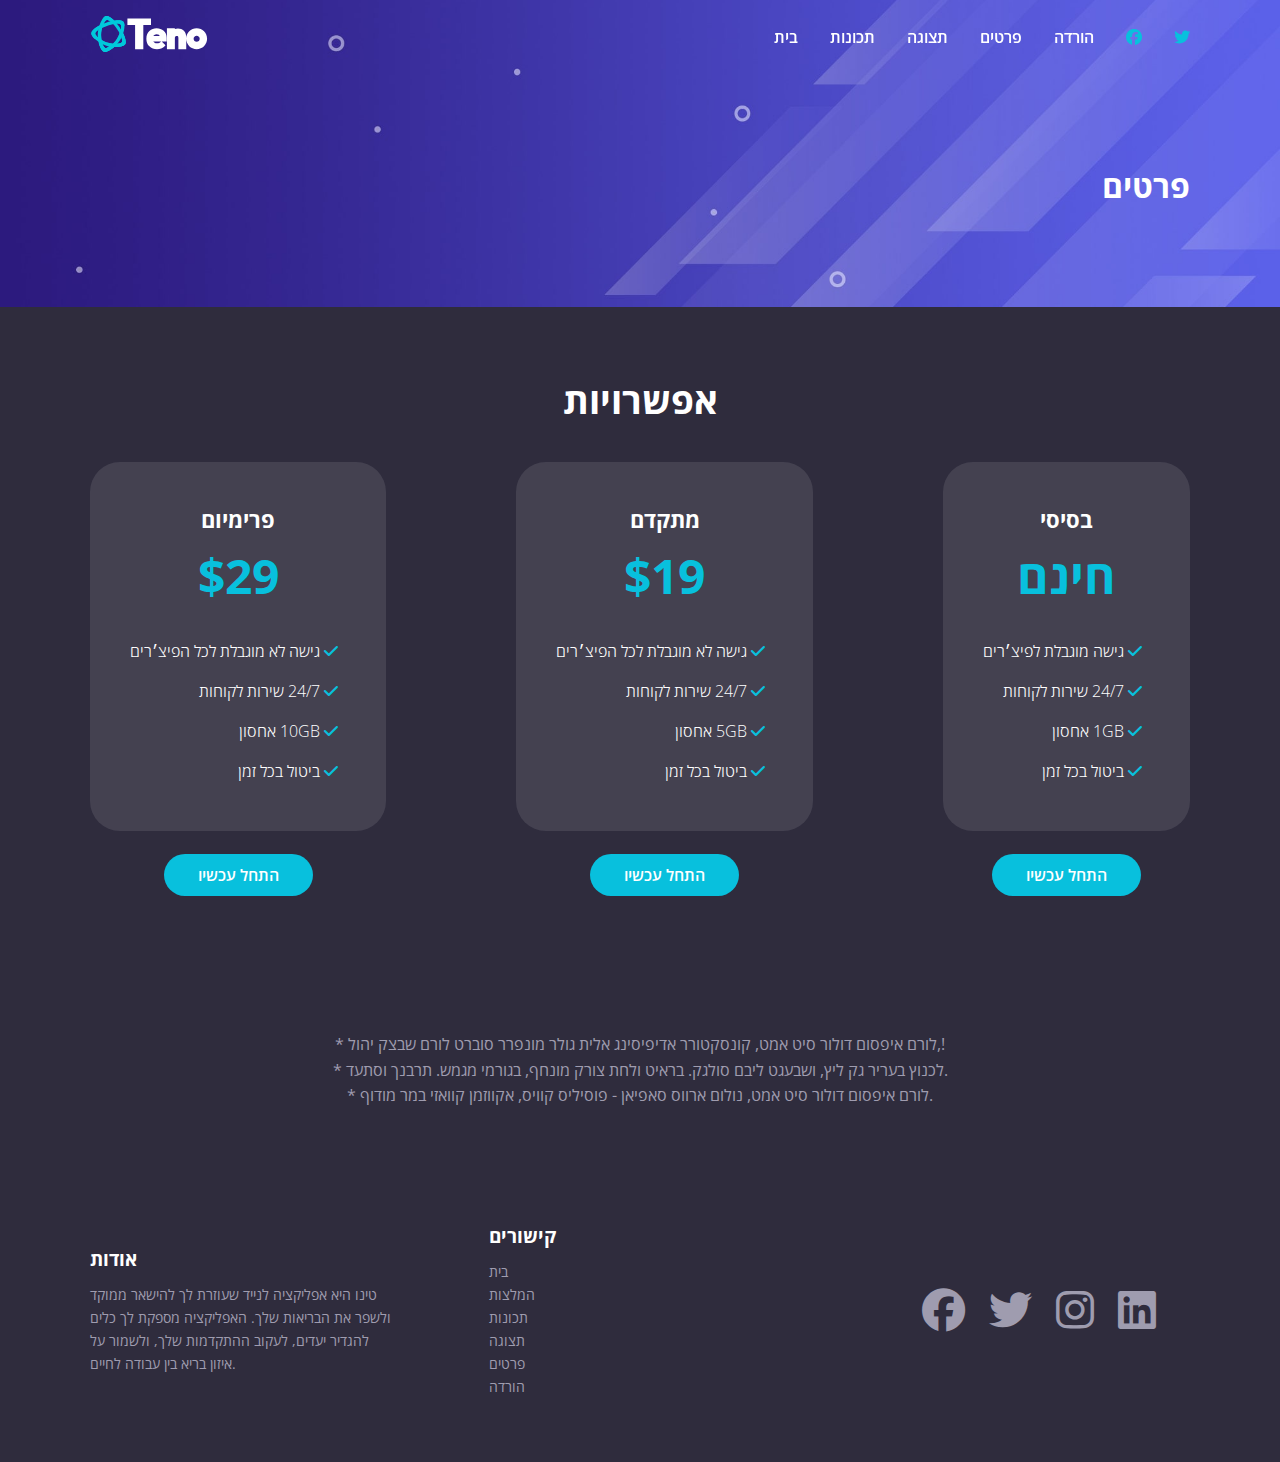
==== details.html @ a6d526af "first commit" ====
<!DOCTYPE html>
<html lang="en">
<head>
  <meta charset="UTF-8">
  <meta name="viewport" content="width=device-width, initial-scale=1.0">
  <link rel="stylesheet" href="./css/style.css">
  <link rel="icon" href="./images/favicon.png">
  <link rel="stylesheet" href="https://cdnjs.cloudflare.com/ajax/libs/font-awesome/6.7.2/css/all.min.css" integrity="sha512-Evv84Mr4kqVGRNSgIGL/F/aIDqQb7xQ2vcrdIwxfjThSH8CSR7PBEakCr51Ck+w+/U6swU2Im1vVX0SVk9ABhg==" crossorigin="anonymous" referrerpolicy="no-referrer" />
  <link rel="preconnect" href="https://fonts.googleapis.com">
<link rel="preconnect" href="https://fonts.gstatic.com" crossorigin>
<link href="https://fonts.googleapis.com/css2?family=Open+Sans:ital,wght@0,300..800;1,300..800&display=swap" rel="stylesheet">
  <title>Teno App | Health & Productivity</title>
</head>
<body>
  <navbar class="navbar">
    <div class="navbar__container">
      <div class="navbar__logo">
        <img src="./images/logo.svg" alt="Teno">
      </div>
      <div class="navbar__menu">
        <ul class="navbar__menu-list">
          <li class="navbar__menu-item">
            <a href="/index.html" class="navbar__menu-link">בית</a>
          </li>
          <li class="navbar__menu-item">
            <a href="#features" class="navbar__menu-link">תכונות</a>
          </li>
          <li class="navbar__menu-item">
            <a href="#preview" class="navbar__menu-link">תצוגה</a>
          </li>
          <li class="navbar__menu-item">
            <a href="#details" class="navbar__menu-link">פרטים</a>
          </li>
          <li class="navbar__menu-item">
            <a href="#download" class="navbar__menu-link">הורדה</a>
          </li>
          <li class="navbar__menu-item">
            <a href="#" class="navbar__menu-link--primary">
              <i class="fa-brands fa-facebook"></i>
            </a>
          </li>
          <li class="navbar__menu-item">
            <a href="#" class="navbar__menu-link--primary">
              <i class="fa-brands fa-twitter"></i>
            </a>
          </li>
        </ul>
      </div>

      <!-- Mobile Menu & Hamburger Icon -->
       <div class="navbar__mobile-menu">
        <div class="navbar__mobile-menu-toggle">
          <i class="fas fa-bars fa-2x"></i>
        </div>
        <!-- Mobile Menu Items -->
         <div class="navbar__mobile-menu-items">
          <ul class="navbar__mobile-menu-list">
            <li class="navbar__mobile-menu-item">
              <a href="/index.html" class="navbar__mobile-menu-link">בית</a>
            </li>
            <li class="navbar__mobile-menu-item">
              <a href="#features" class="navbar__mobile-menu-link">תכונות</a>
            </li>
            <li class="navbar__mobile-menu-item">
              <a href="#preview" class="navbar__mobile-menu-link">תצוגה</a>
            </li>
            <li class="navbar__mobile-menu-item">
              <a href="#details" class="navbar__mobile-menu-link">פרטים</a>
            </li>
            <li class="navbar__mobile-menu-item">
              <a href="#download" class="navbar__mobile-menu-link">הורדה</a>
            </li>
            <li class="navbar__mobile-menu-item">
              <a href="#" class="navbar__mobile-menu-link--primary">
                <i class="fa-brands fa-facebook"></i>
              </a>
            </li>
            <li class="navbar__mobile-menu-item">
              <a href="#" class="navbar__mobile-menu-link--primary">
                <i class="fa-brands fa-twitter"></i>
              </a>
            </li>
            </ul>
         </div>
       </div>
    </div>
  </navbar>

  <!-- Inner Header -->
   <header class="inner-header">
    <div class="inner-header__container container">
      <h1 class="inner-header__title">פרטים</h1>
    </div>
   </header>

     <!-- Pricing -->
     <section class="pricing">
      <div class="pricing__container container">
        <h2 class="pricing__title">אפשרויות</h2>
        <div class="pricing__cards">
          <!-- Card 1 -->
          <div class="pricing__card">
            <div class="pricing__card-box">
              <h4 class="pricing__card-title">בסיסי</h4>
              <h3 class="pricing__card-price">חינם</h3>
              <div class="pricing__card-body">
                <ul class="pricing__card-list">
                  <li class="pricing__card-item">
                    <i class="fas fa-check"></i> גישה מוגבלת לפיצ׳רים
                  </li>
                  <li class="pricing__card-item">
                    <i class="fas fa-check"></i>
                    24/7 שירות לקוחות
                  </li>
                  <li class="pricing__card-item">
                    <i class="fas fa-check"></i>
                    1GB אחסון
                  </li>
                  <li class="pricing__card-item">
                    <i class="fas fa-check"></i>
                    ביטול בכל זמן
                  </li>
                </ul>
              </div>
            </div>
            <a href="#" class="pricing__card-button btn">התחל עכשיו</a>
          </div>

          <!-- Card 2 -->
          <div class="pricing__card">
            <div class="pricing__card-box">
              <h4 class="pricing__card-title">מתקדם</h4>
              <h3 class="pricing__card-price">$19</h3>
              <div class="pricing__card-body">
                <ul class="pricing__card-list">
                  <li class="pricing__card-item">
                    <i class="fas fa-check"></i> גישה לא מוגבלת לכל הפיצ׳רים
                  </li>
                  <li class="pricing__card-item">
                    <i class="fas fa-check"></i>
                    24/7 שירות לקוחות
                  </li>
                  <li class="pricing__card-item">
                    <i class="fas fa-check"></i>
                    5GB אחסון
                  </li>
                  <li class="pricing__card-item">
                    <i class="fas fa-check"></i>
                    ביטול בכל זמן
                  </li>
                </ul>
              </div>
            </div>
            <a href="#" class="pricing__card-button btn">התחל עכשיו</a>
          </div>

          <!-- Card 3 -->
          <div class="pricing__card">
            <div class="pricing__card-box">
              <h4 class="pricing__card-title">פרימיום</h4>
              <h3 class="pricing__card-price">$29</h3>
              <div class="pricing__card-body">
                <ul class="pricing__card-list">
                  <li class="pricing__card-item">
                    <i class="fas fa-check"></i> גישה לא מוגבלת לכל הפיצ׳רים
                  </li>
                  <li class="pricing__card-item">
                    <i class="fas fa-check"></i>
                    24/7 שירות לקוחות
                  </li>
                  <li class="pricing__card-item">
                    <i class="fas fa-check"></i>
                    10GB אחסון
                  </li>
                  <li class="pricing__card-item">
                    <i class="fas fa-check"></i>
                    ביטול בכל זמן
                  </li>
                </ul>
              </div>
            </div>
            <a href="#" class="pricing__card-button btn">התחל עכשיו</a>
          </div>
        </div>
      </div>
    </section>

    <!-- Pricing Notes -->
    <section class="pricing-notes">
      <div class="pricing-notes__container container">
        <p class="pricing-notes__text">
          * לורם איפסום דולור סיט אמט, קונסקטורר אדיפיסינג אלית גולר מונפרר סוברט לורם שבצק יהול,!
        </p>
        <p class="pricing-notes__text">
          * לכנוץ בעריר גק ליץ, ושבעגט ליבם סולגק. בראיט ולחת צורק מונחף, בגורמי מגמש. תרבנך וסתעד.
        </p>
        <p class="pricing-notes__text">
          * לורם איפסום דולור סיט אמט, נולום ארווס סאפיאן - פוסיליס קוויס, אקווזמן קוואזי במר מודוף.
        </p>
      </div>
    </section>


       <!-- Footer -->
    <footer class="footer">
      <div class="footer__container container">
        <div class="footer__about">
          <h4 class="footer__title">אודות</h4>
          <p class="footer__description">
            טינו היא אפליקציה לנייד שעוזרת לך להישאר ממוקד ולשפר את 
            הבריאות שלך. האפליקציה מספקת לך כלים להגדיר יעדים, לעקוב
            ההתקדמות שלך, ולשמור על איזון בריא בין עבודה לחיים.
          </p>
        </div>

        <div class="footer__links">
          <h4 class="footer__title">קישורים</h4>
          <ul class="footer__links-list">
            <li class="footer__links-item">
              <a href="index.html" class="footer__links-link"> בית </a>
            </li>
            <li class="footer__links-item">
              <a href="index.html#testimonials" class="footer__links-link">
                המלצות
              </a>
            </li>
            <li class="footer__links-item">
              <a href="index.html#features" class="footer__links-link">
                תכונות
              </a>
            </li>
            <li class="footer__links-item">
              <a href="index.html#preview" class="footer__links-link">
                תצוגה
              </a>
            </li>
            <li class="footer__links-item">
              <a href="index.html#details" class="footer__links-link">
                פרטים
              </a>
            </li>
            <li class="footer__links-item">
              <a href="index.html#download" class="footer__links-link">
                הורדה
              </a>
            </li>
          </ul>
        </div>

        <div class="footer__social">
          <a href="#" class="footer__social-link">
            <i class="fa-brands fa-facebook fa-3x"></i>
          </a>
          <a href="#" class="footer__social-link">
            <i class="fa-brands fa-twitter fa-3x"></i>
          </a>
          <a href="#" class="footer__social-link">
            <i class="fa-brands fa-instagram fa-3x"></i>
          </a>
          <a href="#" class="footer__social-link">
            <i class="fa-brands fa-linkedin fa-3x"></i>
          </a>
        </div>
      </div>
    </footer>


  <script src="./js/script.js"></script>
</body>
</html>
---- css/style.css ----
*,
*:before,
*:after {
  margin: 0;
  padding: 0;
  box-sizing: border-box;
}

:root {
  --primary-color: #08c0dd;
  --seconadary-color: #2f2c3d;
  --tertiary-color: #2f2c3d;
}

html,
body {
  font-family: 'open Sans', sans-serif;
  background: var(--seconadary-color);
  color: #fff;
  line-height: 1.6;
  scroll-behavior: smooth;
}

a {
  color: #fff;
  text-decoration: none;
}

ul {
  list-style: none;
}

img {
  max-width: 100%;
}

.container {
  max-width: 1100px;
  margin: 0 auto;
}

.btn {
  padding: 0.5rem 2rem;
  background-color: var(--primary-color);
  border: 2px solid transparent;
  color: #fff;
  font-weight: 600;
  border-radius: 50px;
  transition: background-color 0.3s ease;
}

.btn:hover {
  background-color: var(--seconadary-color);
  border-color: var(--primary-color);
}

/* Navbar */
.navbar {
  padding: 1rem 2rem;
  position: fixed;
  top: 0;
  right: 0;
  left: 0;
  z-index: 1000;
  background: transparent;
  transition: background-color 0.3s ease-in-out;
}

.navbar.navbar--scroll {
  background-color: rgba(38, 36, 49, 0.8);
  backdrop-filter: blur(10px);
}

.navbar__container {
  max-width: 1100px;
  margin: 0 auto;
  display: flex;
  justify-content: space-between;
  align-items: center;
}

.navbar__logo img {
  width: 122px;
  height: 36px;
}

.navbar__menu-list {
  display: flex;
  align-items: center;
  gap: 2rem;
  font-weight: 600;
}

.navbar__menu-link:hover,
.navbar__mobile-menu-link:hover {
  color: var(--primary-color);
}

.navbar__menu-link--primary,
.navbar__mobile-menu-link--primary {
  color: var(--primary-color);
}

.navbar__menu-link--primary:hover,
.navbar__mobile-menu-link--primary:hover {
  color: #fff;
}

/* Mobile Menu */
.navbar__mobile-menu{
  display: none;
  cursor: pointer;
}
.navbar__mobile-menu-items {
  position: absolute;
  top: 100%;
  left: 0;
  width: 100%;
  background-color: rgba(38, 36, 49, 0.8);
  backdrop-filter: blur(10px);
  padding: 8rem 2rem;
  text-align: center;
  box-shadow: 0 2px 5px rgba(255, 255, 255, 0.1);
  border-top: 1px solid rgba(255, 255, 255, 0.1);
  transition: transform 0.3s ease-in-out;

}

.navbar__mobile-menu-list {
  display: flex;
  flex-direction: column;
  gap: 2rem;
  font-size: 1.2rem;
}

.navbar__mobile-menu-items {
  transform: translateX(100%);
}

.navbar__mobile-menu-items.active {
  transform: translateX(0);
}

/* Hero */
.hero {
  background: #000 url('../images/header-background.jpg') center center/cover
    no-repeat;
  padding: 11.5rem 2rem 8rem;
}

.hero__container {
  display: flex;
  justify-content: space-between;
  align-items: center;
  gap: 2rem;
}

.hero__content {
  max-width: 500px;
  align-items: center;
  text-align: center;
}

.hero__tittle {
  font-size: 3.5rem;
  text-transform: uppercase;
  font-weight: 700;
  line-height: 1.2;
  align-items: center;
  text-align: center;
}

.hero__tittle--primary {
  color: var(--primary-color);
}

.hero__description {
  margin-top: 1.5rem;
  font-size: 1.2rem;
  line-height: 1.6;
  align-items: center;
  text-align: center;
}

.hero__image img {
  max-width: 500px;
}

.hero__buttons {
  display: flex;
  align-items: center;
  justify-content: center;
  gap: 1.5rem;
  margin-top: 2rem;
}

.hero__button {
  padding: 1rem 2rem;
}

.hero__button i {
  margin-right: 0.5rem;
}

/* Testimonials */
.testimonials {
  padding: 4rem 2rem;
  text-align: center;
}

.testimonials__container {
  display: grid;
  grid-template-columns: repeat(3, 1fr);
  gap: 2rem;
  align-items: center;
  justify-content: center;
}

.testimonials__card {
  padding: 0 3rem;
}

.testimonials__image img {
  width: 96px;
  height: 96px;
  border-radius: 50%;
  margin-right: auto;
  margin-left: auto;
  margin-bottom: 1.5rem;
}

.testimonials__card-text {
  font-style: italic;
  margin-bottom: 1.5rem;
}

/* Features */
.features {
  background-color: var(--tertiary-color);
  padding: 6rem 2rem;
}

.features__container {
  text-align: center;
}

.features__tittle {
  font-size: 2.3 rem;
  margin-bottom: 2rem;
  text-transform: uppercase;
}

.features__description {
  max-width: 600px;
  margin: 1rem auto 4rem;
}

.features__grid {
  display: grid;
  grid-template-columns: repeat(3, 1fr);
  gap: 2rem;
}

.features__grid-column {
  display: flex;
  flex-direction: column;
  align-items: center;
  justify-content: center;
  gap: 6rem;
}

.features__grid-item {
  display: flex;
  align-items: start;
  justify-content: start;
  text-align: right;
  gap: 1.5rem;
}

.features__grid-item-text-tittle {
  font-size: 1.3rem;
  font-weight: 600;
  margin-bottom: 1rem;
}

.features__grid-item-icon {
  margin-top: 2rem;
}

.features__grid-item-icon i {
  color: var(--primary-color);
}

.features__grid-column-right .features__grid-item {
  flex-direction: row-reverse;
  text-align: left;
}

/*preview*/
.preview {
  background: url('../images/video-background.jpg') center center/cover
  no-repeat;
}

.preview__container {
  padding: 6rem 2rem;
  text-align: center;
}

.preview__title {
  font-size: 2.3rem;
  margin-bottom: 2rem;
  text-transform: uppercase;
}

.preview__description {
  max-height: 600px;
  margin: 1rem auto 4rem;
}

.preview__video-wrapper {
  position: relative;
}

.preview__video-wrapper img {
  width: 100%;
  max-width: 900px;
  border-radius: 10px;
}

/* Play Button Container */
.preview__video-play-button {
  position: absolute;
  top: 48%;
  left: 50%;
  transform: translateX(-50%) translateY(-50%);
  z-index: 10;
  display: block;
  box-sizing: content-box;
  width: 2rem;
  height: 2.75rem;
  border-radius: 50%;
  cursor: pointer;
  padding: 1.25rem 1.25rem 1.25rem 1.75rem;
}

/* Play Button Circle */
.preview__video-play-button::after {
  content: '';
  position: absolute;
  top: 50%;
  left: 50%;
  transform: translateX(-50%) translateY(-50%);
  z-index: 1;
  background: #00c9db;
  height: 4.375rem;
  width: 4.375rem;
  border-radius: 50%;
  display: block;
  transition: all 200ms;
}

/* Play Button Triangle */
.preview__video-play-button span {
  position: relative;
  display: block;
  z-index: 3;
  top: 0.375rem;
  left: 0.25rem;
  width: 0;
  height: 0;
  border-left: 1.625rem solid #fff;
  border-top: 1rem solid transparent;
  border-bottom: 1rem solid transparent;
}

/* Play Button Animation */
.preview__video-play-button::before {
  content: '';
  position: absolute;
  top: 50%;
  left: 50%;
  transform: translateX(-50%) translateY(-50%);
  z-index: 0;
  display: block;
  width: 4.75rem;
  height: 4.75rem;
  background: #00c9db;
  border-radius: 50%;
  animation: pulse-border 1500ms ease-out infinite;
}

@keyframes pulse-border {
  0% {
    transform: translateX(-50%) translateY(-50%) scale(1);
    opacity: 1;
  }

  100% {
    transform: translateX(-50%) translateY(-50%) scale(1.5);
    opacity: 0;
  }
}

/* Modal */
.modal {
  display: none;
  position: fixed;
  z-index: 999;
  left: 0;
  top: 0;
  width: 100%;
  height: 100%;
  overflow: auto;
  background-color: rgba(0, 0, 0, 0.5);
}

.modal__content {
  background-color: rgba(0, 0, 0, 0.5);
  margin: 10% auto;
  padding: 20px;
  border: 1px solid #888;
  border-radius: 10px;
  max-width: 600px;
  position: relative;
}

.modal__close-button {
  position: absolute;
  top: 10px;
  right: 20px;
  font-size: 40px;
  cursor: pointer;
}


/* Details */
.details {
padding: 9rem 2rem;
}

.details__grid {
  display: grid;
  grid-template-columns: repeat(2, 1fr);
  gap: 5rem;
  align-items: center;
  justify-content: center;
}

.details__grid-content {
  max-width: 500px;
  width: 100%;
}

.details__grid-heading {
  font-size: 2rem;
  margin-bottom: 2rem;
  line-height: 1.2;
}

.details__grid-description {
  line-height: 1.6;
  margin-bottom: 2rem;
}

/* Details Icons */
.details__icons {
  display: flex;
  flex-wrap: wrap;
  margin-top: 8rem;
  gap: 2rem;
  justify-content: space-around;
  text-align: center;
}

.details__icons i {
  color: var(--primary-color);
  margin-bottom: 1rem;
}

.details__icons-amount {
  font-size: 3.5rem;
  font-weight: 600;
}

.details__icons-tittle {
  font-size: 1.3rem;
  font-weight: 400;
}

/* Screenshots */
.screenshots {
  padding: 6rem 2rem;
  background: var(--tertiary-color);
  text-align: center;
}

.screenshots__container {
  max-width: 1200px;
}

.screenshots__title {
  font-size: 2.3rem;
  text-transform: uppercase;
  border-bottom: 2px solid var(--primary-color);
  width: 300px;
  margin: 0 auto 2.5rem;
}

.screenshots__images {
  display: flex;
  justify-content: space-between;
  gap: 1rem;
  flex-wrap: wrap;
}

.screenshots__images img {
  width: 100%;
  max-width: 200px;
  margin: 0 auto;
}

/* Download */
.download {
  background: #000 url('../images/download-background.jpg')
  center center/cover
   no-repeat;
  padding: 11.5rem 2rem 8rem;
}

.download__container {
  display: flex;
  justify-content: space-between;
  align-items: center;
  gap: 2rem;
}

.download__content {
  max-width: 500px;
}

.download__description {
  font-size: 1.5rem;
  margin-top: 1.5rem;
  line-height: 1.6;
  text-align: center;
}

.download__image img {
  width: 100%;
  max-width: 500px;
}

.download__buttons {
  display: flex;
  align-items: center;
  justify-content: center;
  gap: 1.5rem;
  margin-top: 2rem;
}

.download__button {
  padding: 1rem 2rem;
}

.download__button i {
  margin-right: 0.5rem;
}

/* Footer */
.footer {
  background: var(--tertiary-color);
  color: #9f9caf;
  padding: 4rem 2rem;
  font-size: 0.9rem;
}

.footer__links-link,
.footer__social-link {
  color: #9f9caf;
}

.footer__links-link:hover,
.footer__social-link:hover {
  color: #fff;
}

.footer__container {
  display: grid;
  grid-template-columns: repeat(3, 1fr);
  justify-content: space-between;
  align-items: center;
  gap: 6rem;
}

.footer__title {
  font-size: 1.2rem;
  color: #fff;
  margin-bottom: 0.5rem;
}

.footer__social {
  display: flex;
  gap: 1.5rem;
  justify-content: center;
}

/* Inner Headr */
.inner-header {
  background: #000 url('../images/header-background.jpg')
  center center/cover no-repeat;
  padding: 10rem 2rem 6rem;
  direction: rtl;
}

/* Pricing */
.pricing {
  background: var(--tertiary-color);
  padding: 4rem 2rem 6rem;
}

.pricing__title {
  font-size: 2.3rem;
  margin-bottom: 2rem;
  text-transform: uppercase;
  text-align: center;
}


.pricing__cards {
  display: flex;
  justify-content: space-between;
  align-items: center;
  text-align: center;
  gap: 2rem;
  direction: rtl;
}

.pricing__card-box {
  background: rgba(255, 255, 255, 0.1);
  padding: 2.5rem;
  border-radius: 30px;
  margin-bottom: 2rem;
}

.pricing__card-title {
  font-size: 1.4rem;
  text-transform: uppercase;
}

.pricing__card-price {
  font-size: 3rem;
  color: var(--primary-color);
  font-weight: 700;
  margin-bottom: 1rem;
}

.pricing__card-list {
  text-align: right;
  line-height: 2.5rem;
  font-weight: 300;

}

.pricing__card-item i {
  color: var(--primary-color);
  margin-right: 0.5rem;
}

/* Pricing Note  */
.pricing-notes {
  padding: 3rem 2rem;
  color: #9f9caf;
  text-align: center;
}

/* Media Queries */
@media(max-width: 992px) {
  .hero {
    padding: 10rem;
    text-align: center;
  }

  .hero__container {
    flex-direction: column;
  }

  .hero__tittle {
    font-size: 2.3rem;
  }

  .hero__buttons {
    flex-direction: column;
    gap: 1rem;
  }

  .hero__button {
    width: 100%;
  }

  .hero__image img {
    max-width: 350px;
  }

  .testimonials__container {
    grid-template-columns: repeat(2, 1fr);
  }

  .testimonials__card {
    padding: 0 1.5rem;
  }

  .testimonials__card:nth-child(3) {
    display: none;
  }

  /* features */
  .features__grid {
    grid-template-columns: 1fr;
  }

  .features__grid-column-left,
   .features__grid-column-right {
    order: 2;
    margin-bottom: 2rem;
   }

  .features__grid-column-center {
     order: 1;
     margin-bottom: 3rem;
  }

  .features__grid-item, 
  .features__grid-column-right .features__grid-item {
    text-align: center;
    flex-direction: column-reverse;
    max-width: 400px;
  }

  .features__grid-item-icon {
    margin: 0 auto;
  }
  
  .features__grid-column-center img {
    max-width: 300px;
  } 

  /* Details */
  .details__grid {
    grid-template-columns: 1fr;
    text-align: center;
  }

  .details__grid-image img {
    width: 100%;
    max-width: 400px;
  }
  .details__grid-content {
    width: 100%;
    max-width: 400px;
    margin: 0 auto;

  }

  /* Details Icons */
  .details__icons {
    flex-direction: column;
    gap: 2rem;
    margin-top: 4rem;
  }

  /* Download */
  .download {
    padding-top: 10rem;
    text-align: center;
  }

  .download__container {
    flex-direction: column-reverse;
  }

  .download__buttons {
    flex-direction: column;
  }

  .download__button {
    width: 100%;
    padding: 0.7rem;
    text-align: center;
  }

  .download__button i {
    text-align: center;
  }

  /* Footer */
  .footer {
    font-size: 1rem;
  }

  .footer__container {
    grid-template-columns: 1fr;
    text-align: center;
    gap: 3rem;
    max-width: 600px;
  }

}

@media (max-width: 768px) {
  .navbar__menu {
    display: none;
  }

  .navbar__mobile-menu {
    display: block;
  }

  .testimonials__container {
    grid-template-columns: 1fr;
  }

  .testimonials__card:nth-child(2) {
    display: none;
  }

  /* Video Modal */
  .modal__content {
    margin: 40% auto;
    padding: 10px;
    width: 90%;
  }

  .modal__content iframe {
    width: 100%;
  }

  /* Pricing */
  .pricing__cards {
    flex-direction: column;
  }

  .pricing__card {
    margin-bottom: 4.5rem;
  }

}
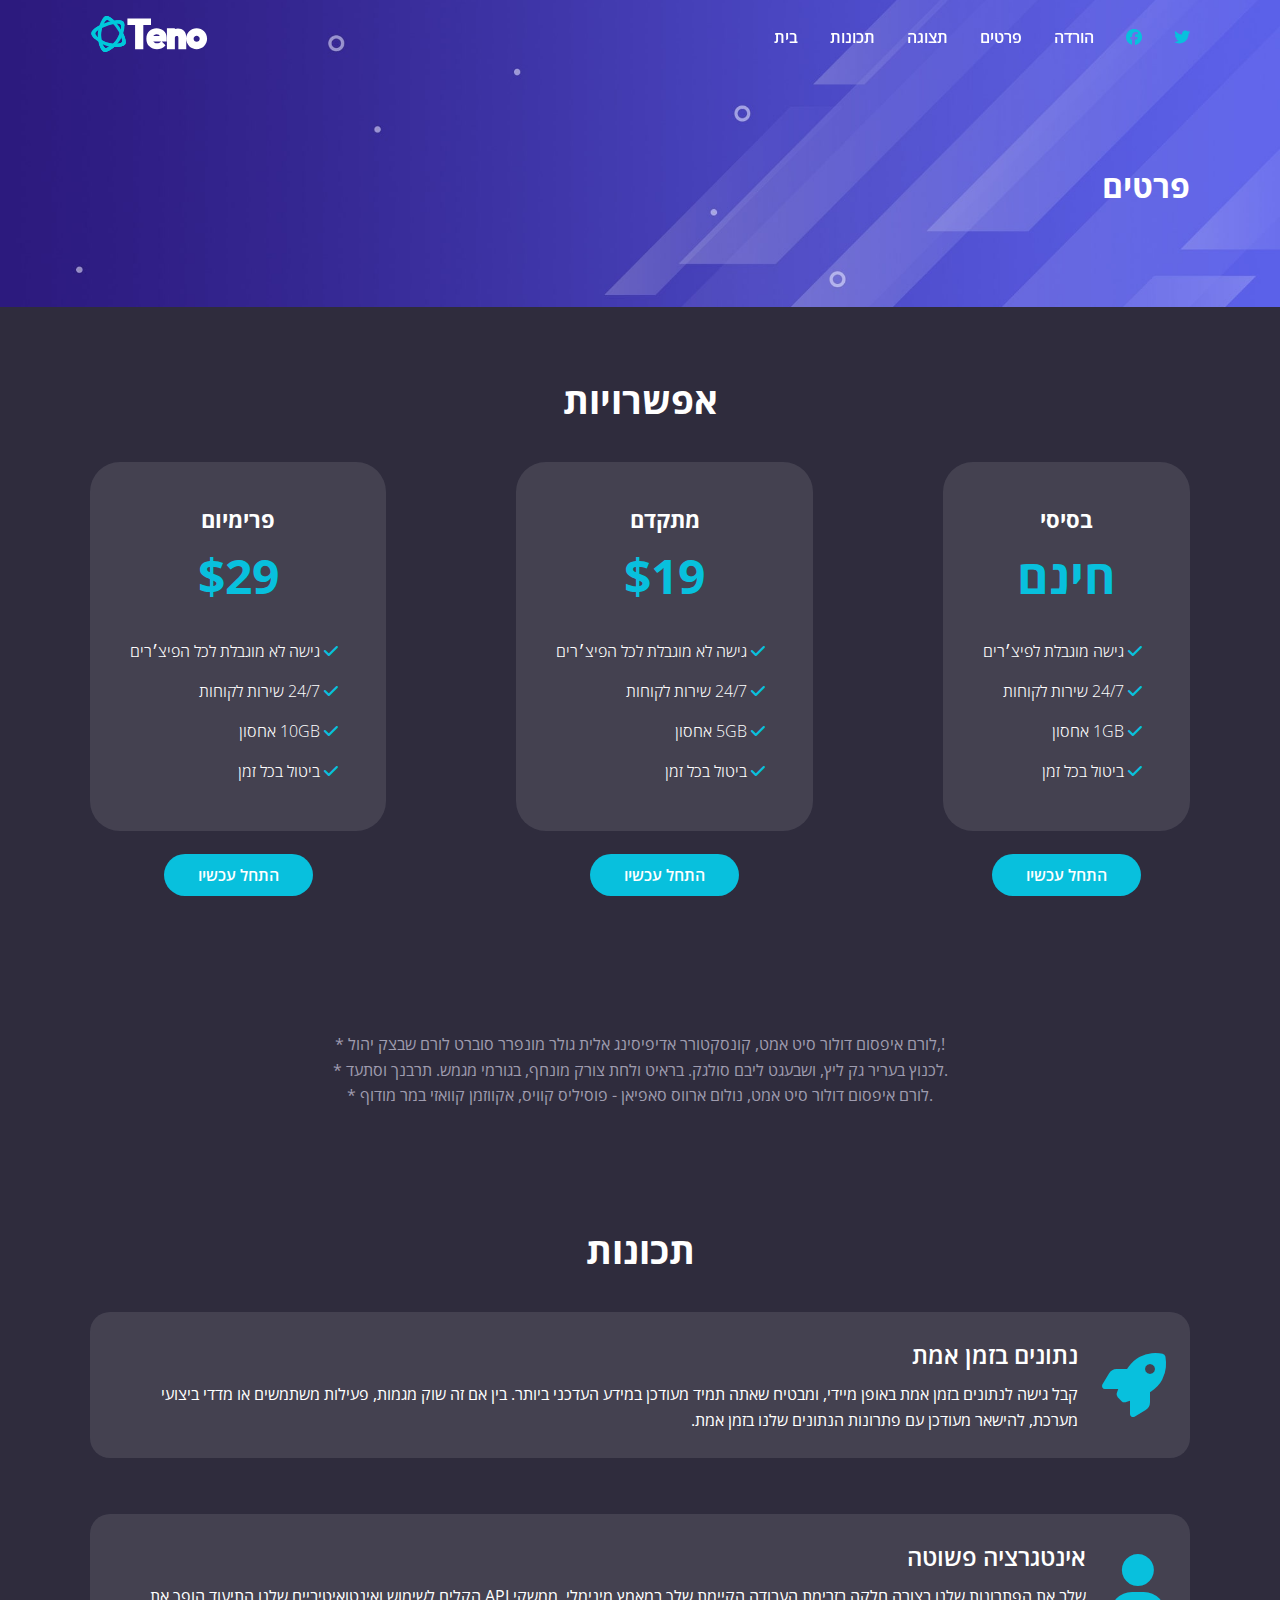
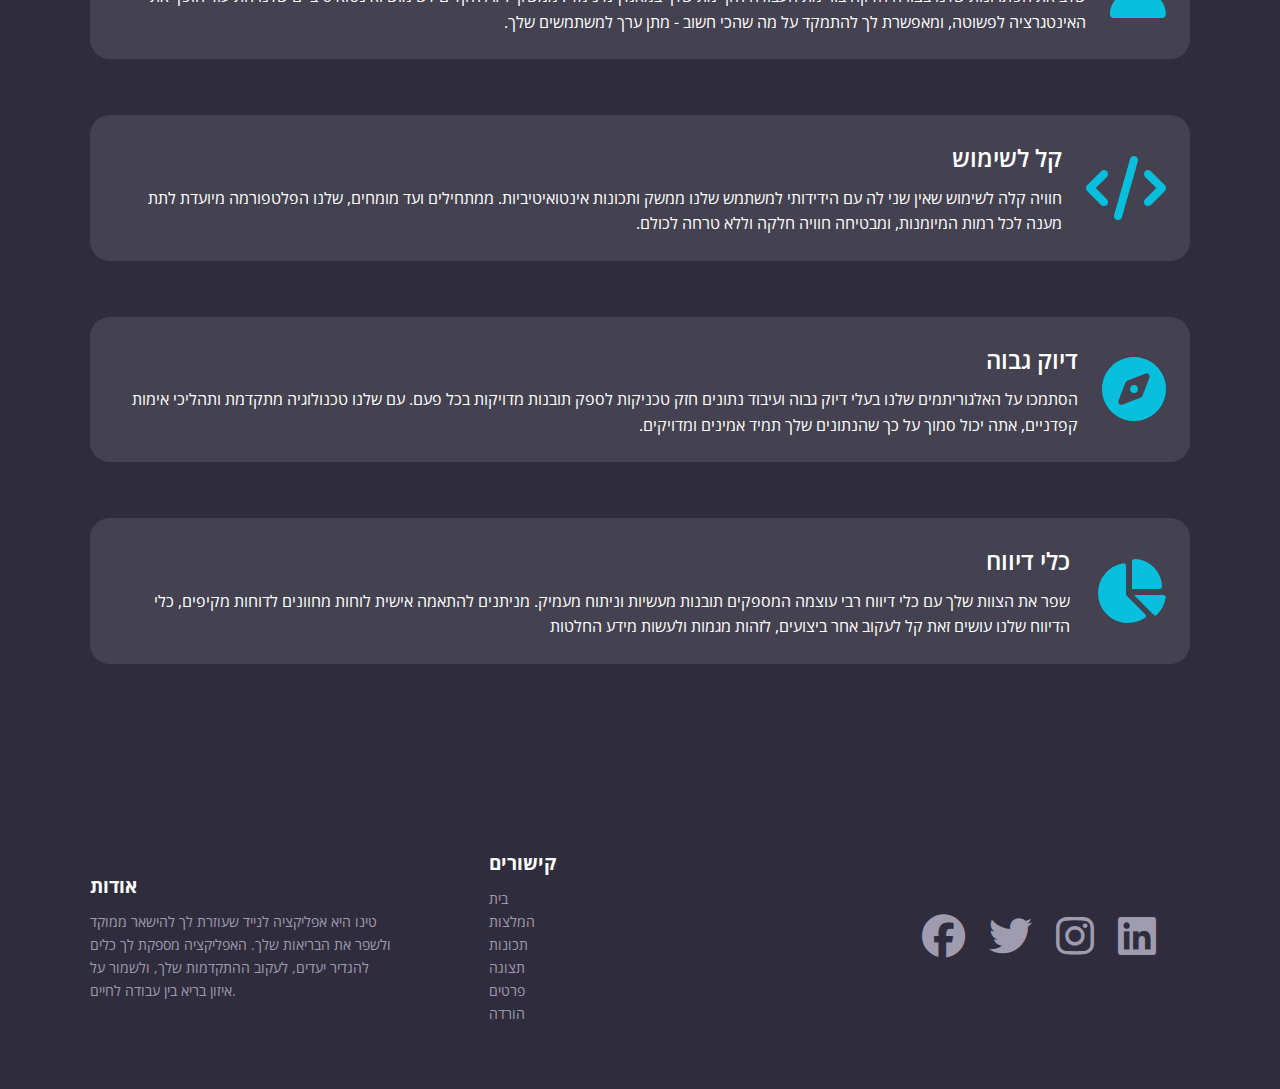
==== commit 63cc23a2: "initial commit" ====
--- a/details.html
+++ b/details.html
@@ -200,6 +200,85 @@
       </div>
     </section>
 
+     <!-- Details Features -->
+     <section class="details-features">
+      <div class="details-features__container container">
+        <h2 class="details-features__title">תכונות</h2>
+        <div class="details-features__list">
+          <!-- Item 1 -->
+          <div class="details-features__list-item">
+            <i class="fas fa-rocket fa-4x"></i>
+            <div class="details-features__list-text">
+              <h3 class="details-features__list-title">נתונים בזמן אמת</h3>
+              <p class="details-features__list-description">
+                קבל גישה לנתונים בזמן אמת באופן מיידי, ומבטיח שאתה תמיד
+                מעודכן במידע העדכני ביותר. בין אם זה שוק
+                מגמות, פעילות משתמשים או מדדי ביצועי מערכת, להישאר
+                מעודכן עם פתרונות הנתונים שלנו בזמן אמת.
+              </p>
+            </div>
+          </div>
+
+          <!-- Item 2 -->
+          <div class="details-features__list-item">
+            <i class="fas fa-user fa-4x"></i>
+            <div class="details-features__list-text">
+              <h3 class="details-features__list-title">אינטגרציה פשוטה</h3>
+              <p class="details-features__list-description">
+                שלב את הפתרונות שלנו בצורה חלקה בזרימת העבודה הקיימת שלך
+                במאמץ מינימלי. ממשקי API הקלים לשימוש ואינטואיטיביים שלנו
+                התיעוד הופך את האינטגרציה לפשוטה, ומאפשרת לך להתמקד
+                על מה שהכי חשוב - מתן ערך למשתמשים שלך.
+              </p>
+            </div>
+          </div>
+
+          <!-- Item 3 -->
+          <div class="details-features__list-item">
+            <i class="fas fa-code fa-4x"></i>
+            <div class="details-features__list-text">
+              <h3 class="details-features__list-title">קל לשימוש</h3>
+              <p class="details-features__list-description">
+                חוויה קלה לשימוש שאין שני לה עם הידידותי למשתמש שלנו
+                ממשק ותכונות אינטואיטיביות. ממתחילים ועד מומחים, שלנו
+                הפלטפורמה מיועדת לתת מענה לכל רמות המיומנות, ומבטיחה 
+                חוויה חלקה וללא טרחה לכולם.
+              </p>
+            </div>
+          </div>
+
+          <!-- Item 4 -->
+          <div class="details-features__list-item">
+            <i class="fas fa-compass fa-4x"></i>
+            <div class="details-features__list-text">
+              <h3 class="details-features__list-title">דיוק גבוה</h3>
+              <p class="details-features__list-description">
+                הסתמכו על האלגוריתמים שלנו בעלי דיוק גבוה ועיבוד נתונים חזק
+                 טכניקות לספק תובנות מדויקות בכל פעם. עם שלנו
+                 טכנולוגיה מתקדמת ותהליכי אימות קפדניים, אתה יכול
+                 סמוך על כך שהנתונים שלך תמיד אמינים ומדויקים.
+              </p>
+            </div>
+          </div>
+
+          <!-- Item 5 -->
+          <div class="details-features__list-item">
+            <i class="fas fa-chart-pie fa-4x"></i>
+            <div class="details-features__list-text">
+              <h3 class="details-features__list-title">כלי דיווח</h3>
+              <p class="details-features__list-description">
+                שפר את הצוות שלך עם כלי דיווח רבי עוצמה המספקים
+                תובנות מעשיות וניתוח מעמיק. מניתנים להתאמה אישית
+                לוחות מחוונים לדוחות מקיפים, כלי הדיווח שלנו עושים זאת
+                קל לעקוב אחר ביצועים, לזהות מגמות ולעשות מידע
+                החלטות
+              </p>
+            </div>
+          </div>
+        </div>
+      </div>
+    </section>
+
 
        <!-- Footer -->
     <footer class="footer">
--- a/css/style.css
+++ b/css/style.css
@@ -674,6 +674,40 @@
   text-align: center;
 }
 
+/* Details Featuers */
+.details-features {
+  background: var(--tertiary-color);
+  padding: 4rem 2rem;
+}
+
+.details-features__title {
+  font-size: 2.3rem;
+  margin-bottom: 2rem;
+  text-transform: uppercase;
+  text-align: center;
+}
+
+.details-features__list-item {
+  display: flex;
+  gap: 1.5rem;
+  align-items: center;
+  margin-bottom: 3.5rem;
+  background: rgba(2555, 255, 255, 0.1);
+  padding: 1.5rem;
+  border-radius: 20px;
+  direction: rtl;
+}
+
+.details-features__list-item i {
+  color: var(--primary-color);
+}
+
+.details-features__list-title {
+  font-size: 1.5rem;
+  font-weight: 600;
+  margin-bottom: 0.5rem;
+}
+
 /* Media Queries */
 @media(max-width: 992px) {
   .hero {
@@ -844,4 +878,11 @@
     margin-bottom: 4.5rem;
   }
 
+    /* Details Features */
+    .details-features__list-item {
+      flex-direction: column;
+      text-align: center;
+    }
+
+
 }